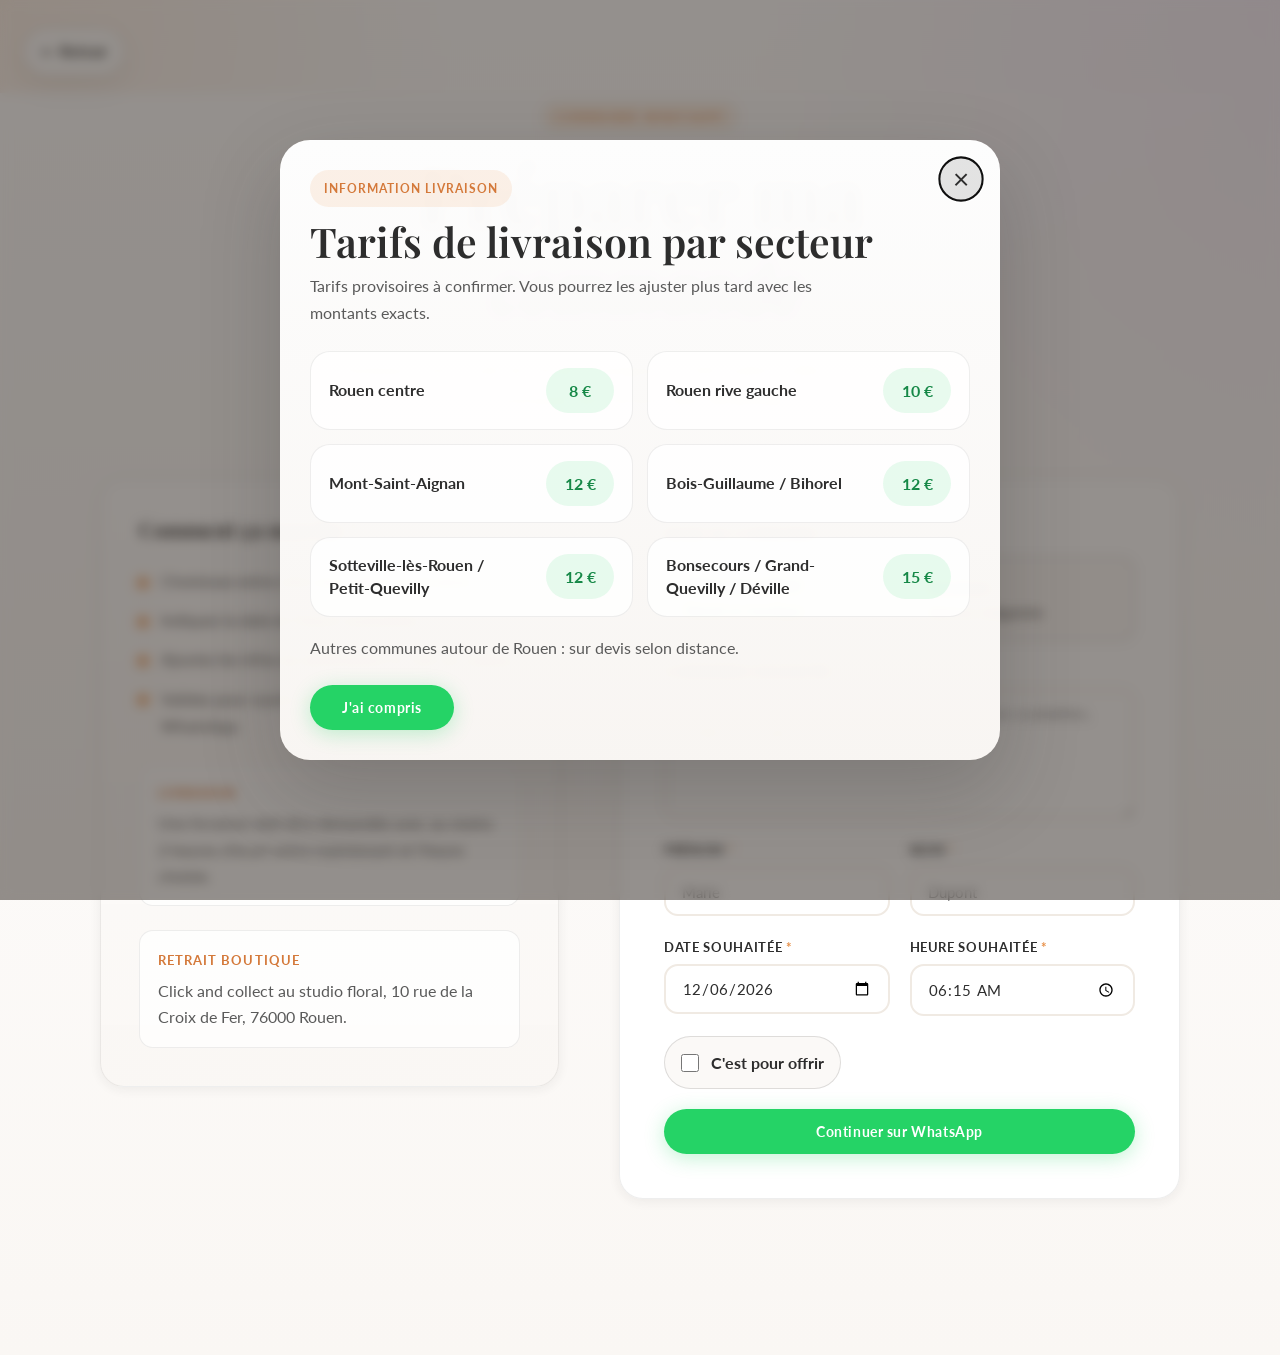
==== commande.html @ c0060c22 "boutique" ====
<!DOCTYPE html>
<html lang="fr">
<head>
  <meta charset="UTF-8">
  <meta name="viewport" content="width=device-width, initial-scale=1.0">
  <title>Commande WhatsApp – Margarida Studio Floral</title>
  <meta name="description" content="Préparez votre commande florale en click and collect ou en livraison puis ouvrez-la directement dans WhatsApp.">
  <meta name="robots" content="noindex, follow">
  <meta name="author" content="Margarida Studio Floral">

  <link rel="icon" type="image/png" href="assets/macaronlogo.png">

  <link rel="preconnect" href="https://fonts.googleapis.com">
  <link rel="preconnect" href="https://fonts.gstatic.com" crossorigin>
  <link href="https://fonts.googleapis.com/css2?family=Germania+One&family=Playfair+Display:ital,wght@0,400;0,600;0,700;1,400;1,600&family=Lato:wght@300;400;700&display=swap" rel="stylesheet">

  <link rel="stylesheet" href="style.css">
</head>
<body class="order-page">

  <div class="delivery-popup" id="deliveryPopup" role="dialog" aria-modal="true" aria-labelledby="deliveryPopupTitle" aria-describedby="deliveryPopupDesc" hidden>
    <div class="delivery-popup__backdrop" data-popup-close="true"></div>
    <div class="delivery-popup__dialog">
      <button type="button" class="delivery-popup__close" id="deliveryPopupClose" aria-label="Fermer la fenêtre des tarifs de livraison">×</button>

      <div class="delivery-popup__tag">Information livraison</div>
      <h2 class="delivery-popup__title" id="deliveryPopupTitle">Tarifs de livraison par secteur</h2>
      <p class="delivery-popup__desc" id="deliveryPopupDesc">Tarifs provisoires à confirmer. Vous pourrez les ajuster plus tard avec les montants exacts.</p>

      <div class="delivery-popup__grid" role="list" aria-label="Tarifs de livraison">
        <div class="delivery-popup__item" role="listitem">
          <strong>Rouen centre</strong>
          <span>8 €</span>
        </div>
        <div class="delivery-popup__item" role="listitem">
          <strong>Rouen rive gauche</strong>
          <span>10 €</span>
        </div>
        <div class="delivery-popup__item" role="listitem">
          <strong>Mont-Saint-Aignan</strong>
          <span>12 €</span>
        </div>
        <div class="delivery-popup__item" role="listitem">
          <strong>Bois-Guillaume / Bihorel</strong>
          <span>12 €</span>
        </div>
        <div class="delivery-popup__item" role="listitem">
          <strong>Sotteville-lès-Rouen / Petit-Quevilly</strong>
          <span>12 €</span>
        </div>
        <div class="delivery-popup__item" role="listitem">
          <strong>Bonsecours / Grand-Quevilly / Déville</strong>
          <span>15 €</span>
        </div>
      </div>

      <p class="delivery-popup__note">Autres communes autour de Rouen : sur devis selon distance.</p>

      <button type="button" class="btn btn-whatsapp delivery-popup__action" id="deliveryPopupAction">J'ai compris</button>
    </div>
  </div>

  <main class="order-page-shell">
    <a href="index.html" class="order-page-back" aria-label="Retour au site vitrine">← Retour</a>

    <section class="order section order-page-section" id="commande" aria-label="Préparer une commande">
      <div class="container">
        <div class="section-header fade-in">
          <div class="section-tag">Commande WhatsApp</div>
          <h1 class="section-title">Préparer ma <em>commande</em></h1>
          <p class="section-subtitle">Choisissez votre mode de retrait, renseignez les informations utiles et ouvrez votre commande directement dans WhatsApp.</p>
        </div>

        <div class="order-grid">

          <div class="order-info slide-left">
            <div class="order-info-card">
              <h3>Comment ça marche ?</h3>
              <ul class="order-steps" role="list">
                <li>Choisissez entre click and collect et livraison.</li>
                <li>Indiquez la date et l'heure souhaitées.</li>
                <li>Ajoutez les infos du destinataire si c'est un cadeau.</li>
                <li>Validez pour ouvrir votre demande dans WhatsApp.</li>
              </ul>

              <div class="order-note">
                <strong>Livraison</strong>
                <p>Une livraison doit être demandée avec au moins 2 heures d'écart entre maintenant et l'heure choisie.</p>
              </div>

              <div class="order-note">
                <strong>Retrait boutique</strong>
                <p>Click and collect au studio floral, 10 rue de la Croix de Fer, 76000 Rouen.</p>
              </div>
            </div>
          </div>

          <div class="order-form-wrap slide-right">
            <form class="contact-form order-form" id="orderForm" novalidate aria-label="Formulaire de commande WhatsApp">
              <fieldset class="order-mode">
                <legend>Mode de commande <span class="required" aria-label="champ obligatoire">*</span></legend>
                <div class="order-mode-grid">
                  <label class="order-mode-option">
                    <input type="radio" name="fulfillment" value="collect" checked>
                    <span class="order-mode-copy">
                      <strong>Click and collect</strong>
                      <small>Retrait en boutique</small>
                    </span>
                  </label>

                  <label class="order-mode-option">
                    <input type="radio" name="fulfillment" value="delivery">
                    <span class="order-mode-copy">
                      <strong>Livraison</strong>
                      <small>Adresse obligatoire</small>
                    </span>
                  </label>
                </div>
              </fieldset>

              <div class="form-group">
                <label for="orderDetails">Commande souhaitée <span class="required" aria-label="champ obligatoire">*</span></label>
                <textarea id="orderDetails" name="orderDetails" rows="4" placeholder="Bouquet vitrine, composition sur mesure, couleurs souhaitées, budget, message à joindre..." required aria-required="true" aria-describedby="orderDetailsError"></textarea>
                <span class="form-error" id="orderDetailsError" role="alert" aria-live="polite">Veuillez préciser votre commande</span>
              </div>

              <div class="form-row">
                <div class="form-group">
                  <label for="orderFirstname">Prénom <span class="required" aria-label="champ obligatoire">*</span></label>
                  <input type="text" id="orderFirstname" name="orderFirstname" placeholder="Marie" autocomplete="given-name" required aria-required="true" aria-describedby="orderFirstnameError">
                  <span class="form-error" id="orderFirstnameError" role="alert" aria-live="polite">Veuillez entrer le prénom du client</span>
                </div>

                <div class="form-group">
                  <label for="orderLastname">Nom <span class="required" aria-label="champ obligatoire">*</span></label>
                  <input type="text" id="orderLastname" name="orderLastname" placeholder="Dupont" autocomplete="family-name" required aria-required="true" aria-describedby="orderLastnameError">
                  <span class="form-error" id="orderLastnameError" role="alert" aria-live="polite">Veuillez entrer le nom du client</span>
                </div>
              </div>

              <div class="form-group order-conditional" id="deliveryAddressGroup" hidden>
                <label for="deliveryAddress">Adresse de livraison <span class="required" aria-label="champ obligatoire">*</span></label>
                <textarea id="deliveryAddress" name="deliveryAddress" rows="3" placeholder="Numéro, rue, complément, code postal, ville" aria-describedby="deliveryAddressError"></textarea>
                <span class="form-error" id="deliveryAddressError" role="alert" aria-live="polite">Veuillez entrer l'adresse de livraison</span>
              </div>

              <div class="form-row">
                <div class="form-group">
                  <label for="orderDate">Date souhaitée <span class="required" aria-label="champ obligatoire">*</span></label>
                  <input type="date" id="orderDate" name="orderDate" required aria-required="true" aria-describedby="orderDateError">
                  <span class="form-error" id="orderDateError" role="alert" aria-live="polite">Veuillez choisir une date</span>
                </div>

                <div class="form-group">
                  <label for="orderTime">Heure souhaitée <span class="required" aria-label="champ obligatoire">*</span></label>
                  <input type="time" id="orderTime" name="orderTime" required aria-required="true" aria-describedby="orderTimeError">
                  <span class="form-error" id="orderTimeError" role="alert" aria-live="polite">Veuillez choisir une heure</span>
                </div>
              </div>

              <label class="order-gift-toggle" for="isGift">
                <input type="checkbox" id="isGift" name="isGift">
                <span>C'est pour offrir</span>
              </label>

              <div class="order-conditional order-recipient" id="recipientFields" hidden>
                <div class="form-row">
                  <div class="form-group">
                    <label for="recipientFirstname">Prénom du destinataire <span class="required" aria-label="champ obligatoire">*</span></label>
                    <input type="text" id="recipientFirstname" name="recipientFirstname" placeholder="Camille" aria-describedby="recipientFirstnameError">
                    <span class="form-error" id="recipientFirstnameError" role="alert" aria-live="polite">Veuillez entrer le prénom du destinataire</span>
                  </div>

                  <div class="form-group">
                    <label for="recipientLastname">Nom du destinataire <span class="required" aria-label="champ obligatoire">*</span></label>
                    <input type="text" id="recipientLastname" name="recipientLastname" placeholder="Martin" aria-describedby="recipientLastnameError">
                    <span class="form-error" id="recipientLastnameError" role="alert" aria-live="polite">Veuillez entrer le nom du destinataire</span>
                  </div>
                </div>

                <div class="form-group">
                  <label for="recipientPhone">Téléphone du destinataire <span class="required" aria-label="champ obligatoire">*</span></label>
                  <input type="tel" id="recipientPhone" name="recipientPhone" placeholder="06 12 34 56 78" autocomplete="tel" aria-describedby="recipientPhoneError">
                  <span class="form-error" id="recipientPhoneError" role="alert" aria-live="polite">Veuillez entrer un numéro valide pour le destinataire</span>
                </div>
              </div>

              <button type="submit" class="btn btn-whatsapp btn-full" id="orderSubmitBtn">
                <span class="btn-text">Continuer sur WhatsApp</span>
              </button>

              <div class="form-success" id="orderSuccess" hidden role="alert" aria-live="polite">
                <svg viewBox="0 0 24 24" fill="none" stroke="currentColor" stroke-width="2" aria-hidden="true">
                  <circle cx="12" cy="12" r="10"/>
                  <path d="M8.5 12.5l2.5 2.5 4.5-5"/>
                </svg>
                <p>WhatsApp s'est ouvert avec votre commande. Vérifiez l'application ou WhatsApp Web si rien ne s'affiche.</p>
              </div>
            </form>
          </div>

        </div>
      </div>
    </section>
  </main>

  <script src="script.js"></script>
</body>
</html>
---- style.css ----
/* ============================================================
   MARGARIDA STUDIO FLORAL — style.css
   Palette : Orange #E8914A · Lilas #D4A0E8 · Crème #FAF7F4 · Texte #2D2D2D
   Fonts   : Playfair Display (titres) · Lato (corps)
============================================================ */

/* ===== VARIABLES ===== */
:root {
  --orange:        #E8914A;
  --orange-dk:     #D4793A;
  --orange-lt:     #F5D3B8;
  --rose:          #D4A0E8;
  --rose-dk:       #B87ED4;
  --creme:         #FAF7F4;
  --creme-dk:      #F0EAE3;
  --text:          #2D2D2D;
  --text-md:       #5A5A5A;
  --text-lt:       #8C8C8C;
  --dark:          #2A2320;
  --white:         #FFFFFF;

  --font-h:        'Playfair Display', Georgia, 'Times New Roman', serif;
  --font-b:        'Lato', system-ui, -apple-system, sans-serif;
  --font-accent:   'Germania One', var(--font-h);

  --radius-sm:     8px;
  --radius:        14px;
  --radius-lg:     24px;
  --radius-xl:     40px;

  --shadow-sm:     0 2px 12px rgba(45, 45, 45, 0.07);
  --shadow:        0 6px 28px rgba(45, 45, 45, 0.10);
  --shadow-lg:     0 12px 50px rgba(45, 45, 45, 0.14);

  --transition:    0.3s ease;
  --transition-lg: 0.5s cubic-bezier(0.25, 0.46, 0.45, 0.94);

  --nav-h:         72px;
  --container:     1200px;
  --section-y:     100px;
}


/* ===== RESET & BASE ===== */
*, *::before, *::after { box-sizing: border-box; margin: 0; padding: 0; }

html {
  scroll-behavior: smooth;
  font-size: 16px;
  -webkit-text-size-adjust: 100%;
}

body {
  font-family: var(--font-b);
  color: var(--text);
  background: var(--creme);
  line-height: 1.7;
  overflow-x: hidden;
}

img, svg { display: block; max-width: 100%; }
ul { list-style: none; }
a { text-decoration: none; color: inherit; }
button { font-family: inherit; cursor: pointer; border: none; background: none; }
address { font-style: normal; }

.sr-only {
  position: absolute;
  width: 1px;
  height: 1px;
  padding: 0;
  margin: -1px;
  overflow: hidden;
  clip: rect(0, 0, 0, 0);
  white-space: nowrap;
  border: 0;
}

::selection {
  background: var(--rose);
  color: var(--text);
}

/* Scrollbar */
::-webkit-scrollbar { width: 6px; }
::-webkit-scrollbar-track { background: var(--creme-dk); }
::-webkit-scrollbar-thumb { background: var(--rose); border-radius: 3px; }
::-webkit-scrollbar-thumb:hover { background: var(--rose-dk); }


/* ===== LAYOUT ===== */
.container {
  width: 100%;
  max-width: var(--container);
  margin-inline: auto;
  padding-inline: clamp(20px, 5vw, 60px);
}

.section {
  padding-block: var(--section-y);
}


/* ===== TYPOGRAPHY ===== */
h1, h2, h3, h4 {
  font-family: var(--font-h);
  line-height: 1.2;
  color: var(--text);
}

h1 { font-size: clamp(2.6rem, 6vw, 4.8rem); font-weight: 700; }
h2 { font-size: clamp(2rem, 4vw, 3rem); font-weight: 600; }
h3 { font-size: clamp(1.25rem, 2.5vw, 1.6rem); font-weight: 600; }

em { font-style: italic; color: var(--orange); }

p {
  font-size: 1rem;
  color: var(--text-md);
  line-height: 1.75;
}

.section-tag {
  display: inline-block;
  font-family: var(--font-b);
  font-size: 0.7rem;
  font-weight: 700;
  letter-spacing: 0.2em;
  text-transform: uppercase;
  color: var(--orange);
  background: rgba(232, 145, 74, 0.1);
  padding: 6px 14px;
  border-radius: var(--radius-xl);
  margin-bottom: 1rem;
}

.section-header {
  text-align: center;
  max-width: 640px;
  margin-inline: auto;
  margin-bottom: 64px;
}

.section-title {
  margin-bottom: 1rem;
}
.section-title em {
  color: var(--rose-dk);
  font-family: var(--font-accent);
}

.section-subtitle {
  font-size: 1.05rem;
  color: var(--text-lt);
}


/* ===== BUTTONS ===== */
.btn {
  display: inline-flex;
  align-items: center;
  gap: 10px;
  font-family: var(--font-b);
  font-size: 0.9rem;
  font-weight: 700;
  letter-spacing: 0.04em;
  padding: 14px 32px;
  border-radius: var(--radius-xl);
  transition: var(--transition);
  white-space: nowrap;
}

.btn-primary {
  background: var(--orange);
  color: var(--white);
  box-shadow: 0 4px 20px rgba(232, 145, 74, 0.35);
}
.btn-primary:hover, .btn-primary:focus-visible {
  background: var(--orange-dk);
  transform: translateY(-2px);
  box-shadow: 0 8px 30px rgba(232, 145, 74, 0.45);
}

.btn-ghost {
  background: rgba(255,255,255,0.15);
  color: var(--text);
  border: 2px solid rgba(45, 45, 45, 0.15);
  backdrop-filter: blur(8px);
}
.btn-ghost:hover, .btn-ghost:focus-visible {
  background: rgba(255,255,255,0.3);
  border-color: var(--rose);
  color: var(--rose-dk);
  transform: translateY(-2px);
}

.btn-outline {
  background: transparent;
  color: var(--text);
  border: 2px solid var(--text);
  gap: 8px;
}
.btn-outline:hover, .btn-outline:focus-visible {
  background: var(--text);
  color: var(--white);
  transform: translateY(-2px);
}
.btn-outline svg { width: 18px; height: 18px; }

.btn-whatsapp {
  background: #25d366;
  color: var(--white);
  box-shadow: 0 4px 20px rgba(37, 211, 102, 0.28);
}
.btn-whatsapp:hover, .btn-whatsapp:focus-visible {
  background: #1ea952;
  transform: translateY(-2px);
  box-shadow: 0 8px 28px rgba(37, 211, 102, 0.34);
}
.btn-whatsapp svg {
  width: 20px;
  height: 20px;
}

.btn-full { width: 100%; justify-content: center; }

.btn-sm {
  font-size: 0.8rem;
  padding: 9px 20px;
}

.btn:focus-visible {
  outline: 3px solid var(--orange);
  outline-offset: 3px;
}


/* ===== SCROLL ANIMATIONS ===== */
.fade-in,
.slide-up,
.slide-left,
.slide-right {
  opacity: 0;
  transition: opacity 0.7s ease, transform 0.7s ease;
  transition-delay: var(--delay, 0s);
}

.fade-in            { transform: translateY(10px); }
.slide-up           { transform: translateY(48px); }
.slide-left         { transform: translateX(-48px); }
.slide-right        { transform: translateX(48px); }

.fade-in.visible,
.slide-up.visible,
.slide-left.visible,
.slide-right.visible {
  opacity: 1;
  transform: translate(0);
}


/* ===== IMAGE PLACEHOLDERS ===== */
.img-placeholder {
  width: 100%;
  height: 100%;
  display: flex;
  flex-direction: column;
  align-items: center;
  justify-content: center;
  gap: 12px;
  background: linear-gradient(135deg, var(--creme-dk), var(--orange-lt));
}
.img-placeholder svg { width: 60%; max-width: 200px; opacity: 0.8; }
.img-placeholder span {
  font-size: 0.78rem;
  font-weight: 700;
  letter-spacing: 0.08em;
  text-transform: uppercase;
  color: var(--text-lt);
}


/* ============================================================
   NAVBAR
============================================================ */
.navbar {
  position: fixed;
  top: 0; left: 0; right: 0;
  z-index: 1000;
  height: var(--nav-h);
  background: rgba(250, 247, 244, 0.9);
  backdrop-filter: blur(16px);
  -webkit-backdrop-filter: blur(16px);
  border-bottom: 1px solid transparent;
  transition: border-color var(--transition), box-shadow var(--transition), background var(--transition);
}

.navbar.scrolled {
  background: rgba(250, 247, 244, 0.97);
  border-color: rgba(232, 145, 74, 0.15);
  box-shadow: var(--shadow-sm);
}

.nav-container {
  display: flex;
  align-items: center;
  justify-content: space-between;
  height: 100%;
  max-width: var(--container);
  margin-inline: auto;
  padding-inline: clamp(20px, 5vw, 60px);
}

.nav-logo {
  display: flex;
  align-items: center;
  gap: 10px;
}

.nav-logo-icon {
  width: 38px;
  height: 38px;
  flex-shrink: 0;
  object-fit: contain;
  transition: transform var(--transition);
}
.nav-logo:hover .nav-logo-icon { transform: rotate(12deg) scale(1.05); }

.nav-logo-text {
  font-family: var(--font-h);
  font-size: 1.15rem;
  font-weight: 600;
  color: var(--text);
  letter-spacing: 0.01em;
}

.nav-links {
  display: flex;
  align-items: center;
  gap: 36px;
}

.nav-link {
  font-size: 0.88rem;
  font-weight: 700;
  letter-spacing: 0.04em;
  color: var(--text-md);
  position: relative;
  padding-bottom: 2px;
  transition: color var(--transition);
}

.nav-link::after {
  content: '';
  position: absolute;
  bottom: -2px; left: 0;
  width: 0; height: 2px;
  background: var(--orange);
  border-radius: 2px;
  transition: width var(--transition);
}
.nav-link:hover, .nav-link:focus-visible { color: var(--orange); }
.nav-link:hover::after, .nav-link:focus-visible::after { width: 100%; }

.nav-cta {
  background: var(--orange);
  color: var(--white) !important;
  padding: 10px 22px;
  border-radius: var(--radius-xl);
  font-weight: 700;
  transition: background var(--transition), transform var(--transition), box-shadow var(--transition) !important;
  box-shadow: 0 3px 15px rgba(232, 145, 74, 0.3);
}
.nav-cta::after { display: none; }
.nav-cta:hover, .nav-cta:focus-visible {
  background: var(--orange-dk) !important;
  transform: translateY(-2px);
  box-shadow: 0 6px 22px rgba(232, 145, 74, 0.4);
}

/* Hamburger */
.hamburger {
  display: none;
  flex-direction: column;
  justify-content: center;
  gap: 5px;
  width: 40px;
  height: 40px;
  padding: 8px;
  border-radius: var(--radius-sm);
  transition: background var(--transition);
  z-index: 1100;
  position: relative;
}
.hamburger:hover { background: rgba(232, 145, 74, 0.08); }

.hamburger-line {
  display: block;
  width: 24px;
  height: 2px;
  background: var(--text);
  border-radius: 2px;
  transform-origin: center;
  transition: transform var(--transition), opacity var(--transition);
}

.hamburger.active .hamburger-line:nth-child(1) { transform: translateY(7px) rotate(45deg); }
.hamburger.active .hamburger-line:nth-child(2) { opacity: 0; transform: scaleX(0); }
.hamburger.active .hamburger-line:nth-child(3) { transform: translateY(-7px) rotate(-45deg); }

/* Overlay mobile */
.nav-overlay {
  display: none;
  position: fixed;
  inset: 0;
  background: rgba(45, 45, 45, 0.45);
  backdrop-filter: blur(3px);
  z-index: 900;
  opacity: 0;
  transition: opacity var(--transition);
}
.nav-overlay.active { opacity: 1; }


/* ============================================================
   HERO
============================================================ */
.hero {
  position: relative;
  min-height: 100vh;
  min-height: 100dvh;
  display: flex;
  align-items: center;
  justify-content: center;
  /*background: linear-gradient(180deg, #fdfaf6 0%, #f7efe7 100%);*/
  background: var(--creme);
  overflow: hidden;
  padding: calc(var(--nav-h) + 32px) 24px 88px;
}

.hero::before,
.hero::after {
  content: none;
  display: none;
}

.hero::before {
  display: none;
}

.hero::after {
  display: none;
}

/* Grande fleur déco (droite) */
.hero-deco {
  display: none !important;
}

/* Petite fleur déco (bas-gauche) */
.hero-deco-sm {
  display: none !important;
}

.hero-content {
  position: relative;
  top: 0;
  z-index: 1;
  text-align: center;
  width: 100%;
  max-width: 760px;
  margin-inline: auto;
}

.hero-tag {
  display: inline-block;
  font-size: 0.74rem;
  font-weight: 700;
  letter-spacing: 0.18em;
  text-transform: uppercase;
  color: var(--orange-dk);
  background: rgba(232, 145, 74, 0.08);
  border: 1px solid rgba(232, 145, 74, 0.14);
  box-shadow: none;
  padding: 10px 18px;
  border-radius: var(--radius-xl);
  margin-bottom: 1.5rem;
}

.hero-logo-shell {
  width: min(100%, 460px);
  margin: 0 auto 1.75rem;
  padding: 0;
  background: none;
}

.hero-logo-shell::before,
.hero-logo-shell::after {
  content: none;
}

.hero-logo {
  width: 100%;
  margin-inline: auto;
  object-fit: contain;
  filter: none;
}

.hero-title {
  font-size: clamp(3rem, 8vw, 5.8rem);
  font-weight: 700;
  letter-spacing: -0.02em;
  color: var(--text);
  margin-bottom: 1.2rem;
  line-height: 1.1;
}
.hero-title em {
  color: var(--rose-dk);
  font-family: var(--font-accent);
}

.hero-subtitle {
  max-width: 680px;
  margin: 0 auto 2.25rem;
  font-size: clamp(1.05rem, 2vw, 1.22rem);
  color: var(--text-md);
  font-weight: 400;
  letter-spacing: 0;
  line-height: 1.7;
}

.hero-actions {
  display: flex;
  gap: 14px;
  justify-content: center;
  flex-wrap: wrap;
}

/* Scroll indicator */
.hero-scroll {
  position: absolute;
  bottom: 36px;
  left: 50%;
  transform: translateX(-50%);
  color: var(--text-lt);
  width: 38px;
  height: 38px;
  display: flex;
  align-items: center;
  justify-content: center;
  border-radius: 50%;
  border: 1.5px solid rgba(45,45,45,0.15);
  animation: scrollBob 2.2s ease-in-out infinite;
  transition: color var(--transition), border-color var(--transition);
}
.hero-scroll:hover { color: var(--orange); border-color: var(--orange); }
.hero-scroll svg { width: 18px; height: 18px; }

@keyframes scrollBob {
  0%, 100% { transform: translateX(-50%) translateY(0); }
  50%       { transform: translateX(-50%) translateY(6px); }
}


/* ============================================================
   ABOUT
============================================================ */
.about {
  background: var(--white);
}

.about-grid {
  display: grid;
  grid-template-columns: 1fr 1.1fr;
  gap: 80px;
  align-items: center;
}

/* Image frame */
.about-visual {
  position: relative;
}

.about-frame {
  position: relative;
}

.about-img-wrap {
  position: relative;
  z-index: 1;
  border-radius: var(--radius-lg);
  overflow: hidden;
  aspect-ratio: 4 / 5;
  box-shadow: var(--shadow-lg);
}
.about-img-wrap img {
  width: 100%;
  height: 100%;
  object-fit: cover;
}
.about-img-wrap .img-placeholder {
  background: linear-gradient(160deg, var(--creme-dk) 0%, var(--orange-lt) 60%, var(--rose) 100%);
}

.about-frame-accent {
  position: absolute;
  bottom: -18px;
  right: -18px;
  width: 60%;
  height: 60%;
  border: 3px solid var(--rose);
  border-radius: var(--radius-lg);
  z-index: 0;
}

/* Text */
.about-text {
  display: flex;
  flex-direction: column;
  gap: 0;
}
.about-text .section-tag { margin-bottom: 0.6rem; }
.about-text .section-title { margin-bottom: 1.5rem; }

.about-quote {
  font-family: var(--font-h);
  font-style: italic;
  font-size: 1.2rem;
  color: var(--orange);
  border-left: 3px solid var(--orange);
  padding-left: 20px;
  margin: 0 0 1.5rem;
  line-height: 1.5;
}

.about-text p { margin-bottom: 1rem; }
.about-text p:last-of-type { margin-bottom: 0; }

/* Stats */
.about-stats {
  display: flex;
  gap: 40px;
  margin-top: 2.5rem;
  padding-top: 2rem;
  border-top: 1px solid var(--creme-dk);
}

.stat { display: flex; flex-direction: column; gap: 4px; }

.stat-number {
  font-family: var(--font-h);
  font-size: 2rem;
  font-weight: 700;
  color: var(--rose-dk);
  line-height: 1;
}

.stat-label {
  font-size: 0.78rem;
  font-weight: 700;
  letter-spacing: 0.06em;
  text-transform: uppercase;
  color: var(--text-lt);
}


/* ============================================================
   BOUTIQUE EN LIGNE
============================================================ */
.boutique-online {
  background: var(--creme);
}

.boutique-grid {
  display: grid;
  grid-template-columns: 1fr 1.1fr;
  gap: 80px;
  align-items: center;
}

.boutique-visual {
  position: relative;
}

.boutique-img-wrap {
  border-radius: var(--radius-lg);
  overflow: hidden;
  aspect-ratio: 4 / 3;
  box-shadow: var(--shadow-lg);
}

.boutique-img-wrap img {
  width: 100%;
  height: 100%;
  object-fit: cover;
}

.boutique-content {
  display: flex;
  flex-direction: column;
}

.boutique-content .section-tag { margin-bottom: 0.6rem; }
.boutique-content .section-title { margin-bottom: 1.5rem; }
.boutique-content p { margin-bottom: 0; }

.boutique-pills {
  display: flex;
  flex-wrap: wrap;
  gap: 8px;
  margin-top: 1.5rem;
  margin-bottom: 2rem;
}

.boutique-pill {
  display: inline-block;
  font-family: var(--font-b);
  font-size: 0.75rem;
  letter-spacing: 0.04em;
  color: var(--text);
  background: var(--white);
  border: 1px solid rgba(45, 45, 45, 0.2);
  border-radius: 100px;
  padding: 5px 14px;
}

.boutique-actions {
  display: flex;
  gap: 16px;
  flex-wrap: wrap;
  align-items: center;
}


/* ============================================================
   COMMANDE
============================================================ */
.order {
  background:
    radial-gradient(circle at top right, rgba(212, 160, 232, 0.12), transparent 28%),
    linear-gradient(180deg, #fff 0%, var(--creme) 100%);
}

.order-grid {
  display: grid;
  grid-template-columns: 0.9fr 1.1fr;
  gap: 60px;
  align-items: start;
}

.order-info-card,
.order-form-wrap {
  border-radius: var(--radius-lg);
  box-shadow: var(--shadow-sm);
}

.order-info-card {
  background: linear-gradient(180deg, rgba(255,255,255,0.96) 0%, rgba(250,247,244,0.98) 100%);
  border: 1px solid rgba(45, 45, 45, 0.08);
  padding: 38px;
  display: flex;
  flex-direction: column;
  gap: 24px;
}

.order-info-card h3 {
  font-size: 1.35rem;
  margin: 0;
}

.order-steps {
  display: grid;
  gap: 12px;
  margin: 0;
  padding: 0;
  list-style: none;
}

.order-steps li {
  position: relative;
  padding-left: 22px;
  color: var(--text-md);
  line-height: 1.7;
}

.order-steps li::before {
  content: '';
  position: absolute;
  top: 0.72em;
  left: 0;
  width: 8px;
  height: 8px;
  border-radius: 50%;
  background: var(--orange);
  box-shadow: 0 0 0 6px rgba(232, 145, 74, 0.14);
}

.order-note {
  background: rgba(255,255,255,0.72);
  border: 1px solid rgba(45, 45, 45, 0.08);
  border-radius: var(--radius);
  padding: 18px 18px 16px;
}

.order-note strong {
  display: block;
  margin-bottom: 6px;
  font-size: 0.82rem;
  letter-spacing: 0.08em;
  text-transform: uppercase;
  color: var(--orange-dk);
}

.order-note p {
  margin: 0;
  color: var(--text-md);
  line-height: 1.65;
}

.order-form-wrap {
  background: rgba(255,255,255,0.92);
  border: 1px solid rgba(45, 45, 45, 0.08);
  padding: 44px;
}

.order-mode {
  border: 0;
  padding: 0;
  margin: 0;
}

.order-mode legend {
  font-size: 0.82rem;
  font-weight: 700;
  letter-spacing: 0.05em;
  text-transform: uppercase;
  color: var(--text);
  margin-bottom: 12px;
}

.order-mode-grid {
  display: grid;
  grid-template-columns: 1fr 1fr;
  gap: 14px;
}

.order-mode-option {
  display: block;
  position: relative;
}

.order-mode-option input {
  position: absolute;
  opacity: 0;
  pointer-events: none;
}

.order-mode-copy {
  display: flex;
  flex-direction: column;
  gap: 6px;
  min-height: 100%;
  padding: 18px 18px 16px;
  border-radius: var(--radius);
  border: 2px solid rgba(45, 45, 45, 0.12);
  background: rgba(250,247,244,0.65);
  cursor: pointer;
  transition: border-color var(--transition), background var(--transition), box-shadow var(--transition), transform var(--transition);
}

.order-mode-copy strong {
  font-size: 1rem;
  line-height: 1.2;
  color: var(--text);
}

.order-mode-copy small {
  font-size: 0.85rem;
  line-height: 1.5;
  color: var(--text-md);
}

.order-mode-option input:checked + .order-mode-copy {
  border-color: rgba(37, 211, 102, 0.6);
  background: rgba(37, 211, 102, 0.08);
  box-shadow: 0 12px 28px rgba(37, 211, 102, 0.12);
  transform: translateY(-2px);
}

.order-mode-option input:focus-visible + .order-mode-copy {
  outline: 3px solid rgba(37, 211, 102, 0.18);
  outline-offset: 2px;
}

.order-conditional[hidden] {
  display: none !important;
}

.order-gift-toggle {
  display: inline-flex;
  align-items: center;
  gap: 12px;
  width: fit-content;
  padding: 12px 16px;
  border-radius: 999px;
  border: 1px solid rgba(45, 45, 45, 0.14);
  background: rgba(250,247,244,0.75);
  font-weight: 700;
  cursor: pointer;
}

.order-gift-toggle input {
  width: 18px;
  height: 18px;
  accent-color: #25d366;
  cursor: pointer;
}

.order-gift-toggle span {
  color: var(--text);
}

.order-page {
  min-height: 100vh;
  background:
    radial-gradient(circle at top left, rgba(232, 145, 74, 0.12), transparent 24%),
    radial-gradient(circle at top right, rgba(212, 160, 232, 0.14), transparent 28%),
    linear-gradient(180deg, #fff 0%, var(--creme) 100%);
}

body.modal-open {
  overflow: hidden;
}

.order-page-shell {
  padding: 28px 0 56px;
}

.order-page-back {
  position: sticky;
  top: 18px;
  left: 0;
  z-index: 20;
  display: inline-flex;
  align-items: center;
  gap: 8px;
  margin: 0 0 18px 24px;
  padding: 10px 16px;
  border-radius: 999px;
  border: 1px solid rgba(45, 45, 45, 0.14);
  background: rgba(255,255,255,0.92);
  color: var(--text);
  font-family: var(--font-b);
  font-size: 0.92rem;
  font-weight: 700;
  box-shadow: 0 10px 28px rgba(45, 45, 45, 0.08);
  transition: transform var(--transition), border-color var(--transition), box-shadow var(--transition);
}

.order-page-back:hover,
.order-page-back:focus-visible {
  transform: translateY(-2px);
  border-color: rgba(232, 145, 74, 0.4);
  box-shadow: 0 16px 34px rgba(45, 45, 45, 0.1);
}

.order-page-section {
  padding-top: 8px;
}

.delivery-popup {
  position: fixed;
  inset: 0;
  z-index: 1200;
  display: flex;
  align-items: center;
  justify-content: center;
  padding: 24px;
}

.delivery-popup[hidden] {
  display: none !important;
}

.delivery-popup__backdrop {
  position: absolute;
  inset: 0;
  background: rgba(32, 24, 18, 0.48);
  backdrop-filter: blur(6px);
}

.delivery-popup__dialog {
  position: relative;
  z-index: 1;
  width: min(720px, 100%);
  max-height: min(88vh, 920px);
  overflow: auto;
  padding: 30px;
  border-radius: 30px;
  background: linear-gradient(180deg, rgba(255,255,255,0.98) 0%, rgba(250,247,244,0.98) 100%);
  box-shadow: 0 30px 80px rgba(45, 45, 45, 0.22);
}

.delivery-popup__close {
  position: absolute;
  top: 18px;
  right: 18px;
  width: 42px;
  height: 42px;
  border: 0;
  border-radius: 999px;
  background: rgba(45, 45, 45, 0.07);
  color: var(--text);
  font-size: 1.7rem;
  line-height: 1;
  cursor: pointer;
  transition: background var(--transition), transform var(--transition);
}

.delivery-popup__close:hover,
.delivery-popup__close:focus-visible {
  background: rgba(45, 45, 45, 0.12);
  transform: scale(1.03);
}

.delivery-popup__tag {
  display: inline-flex;
  margin-bottom: 14px;
  padding: 8px 14px;
  border-radius: 999px;
  background: rgba(232, 145, 74, 0.12);
  color: var(--orange-dk);
  font-size: 0.78rem;
  font-weight: 700;
  letter-spacing: 0.08em;
  text-transform: uppercase;
}

.delivery-popup__title {
  margin: 0 0 10px;
  font-size: clamp(2rem, 3.2vw, 2.8rem);
  line-height: 1;
}

.delivery-popup__desc {
  margin: 0 0 24px;
  max-width: 56ch;
  color: var(--text-md);
  line-height: 1.7;
}

.delivery-popup__grid {
  display: grid;
  grid-template-columns: repeat(2, minmax(0, 1fr));
  gap: 14px;
}

.delivery-popup__item {
  display: flex;
  align-items: center;
  justify-content: space-between;
  gap: 18px;
  padding: 16px 18px;
  border-radius: 20px;
  border: 1px solid rgba(45, 45, 45, 0.08);
  background: rgba(255,255,255,0.78);
}

.delivery-popup__item strong {
  font-size: 0.98rem;
  line-height: 1.45;
  color: var(--text);
}

.delivery-popup__item span {
  flex-shrink: 0;
  min-width: 68px;
  padding: 9px 12px;
  border-radius: 999px;
  background: rgba(37, 211, 102, 0.1);
  color: #168847;
  font-weight: 700;
  text-align: center;
}

.delivery-popup__note {
  margin: 18px 0 0;
  color: var(--text-md);
  line-height: 1.65;
}

.delivery-popup__action {
  margin-top: 24px;
}


/* ============================================================
   SERVICES
============================================================ */
.services {
  background: linear-gradient(180deg, var(--creme) 0%, #fff 100%);
}

.services-grid {
  display: grid;
  grid-template-columns: repeat(12, minmax(0, 1fr));
  gap: 24px;
  align-items: stretch;
}

.service-card {
  position: relative;
  grid-column: span 4;
  background: var(--white);
  border-radius: 28px;
  overflow: hidden;
  box-shadow: var(--shadow-sm);
  border: 1px solid rgba(45, 45, 45, 0.08);
  display: flex;
  flex-direction: column;
  min-height: 100%;
  transition: transform var(--transition), box-shadow var(--transition), border-color var(--transition);
}

.service-card:hover {
  transform: translateY(-6px);
  box-shadow: var(--shadow);
  border-color: rgba(232, 145, 74, 0.28);
}

.service-card--featured {
  grid-column: span 8;
  background: linear-gradient(180deg, #fff 0%, rgba(250, 247, 244, 0.92) 100%);
  border-color: rgba(212, 160, 232, 0.3);
}
.service-card--featured:hover { border-color: rgba(184, 126, 212, 0.45); }

.service-badge {
  position: absolute;
  top: 18px;
  left: 18px;
  z-index: 1;
  background: rgba(250, 247, 244, 0.94);
  color: var(--orange-dk);
  font-size: 0.7rem;
  font-weight: 700;
  letter-spacing: 0.1em;
  text-transform: uppercase;
  padding: 6px 14px;
  border-radius: var(--radius-xl);
  box-shadow: 0 8px 20px rgba(45, 45, 45, 0.08);
}

.service-icon {
  display: none;
}

.service-media {
  aspect-ratio: 4 / 3;
  overflow: hidden;
  background: var(--creme-dk);
}

.service-card--featured .service-media {
  aspect-ratio: 16 / 9;
}

.service-media img {
  width: 100%;
  height: 100%;
  object-fit: cover;
  transition: transform 0.7s ease;
}

.service-card:hover .service-media img {
  transform: scale(1.04);
}

.service-card > :not(.service-media):not(.service-badge):not(.service-icon) {
  padding-inline: 28px;
}

.service-card h3 {
  padding-top: 24px;
  font-size: 1.34rem;
  margin-bottom: 0.75rem;
  color: var(--text);
}

.service-card > p {
  font-size: 0.95rem;
  color: var(--text-md);
  margin-bottom: 1.35rem;
  line-height: 1.7;
  flex: 1;
}

.service-card > .service-link {
  padding-bottom: 30px;
}

.service-list {
  display: flex;
  flex-direction: column;
  gap: 7px;
  margin-bottom: 2rem;
}

.service-list li {
  font-size: 0.85rem;
  color: var(--text-md);
  display: flex;
  align-items: center;
  gap: 8px;
}
.service-list li::before {
  content: '';
  display: inline-block;
  width: 6px;
  height: 6px;
  border-radius: 50%;
  background: var(--orange);
  flex-shrink: 0;
}

.service-link {
  display: inline-flex;
  align-items: center;
  gap: 8px;
  font-size: 0.85rem;
  font-weight: 700;
  color: var(--orange);
  letter-spacing: 0.02em;
  transition: color var(--transition), letter-spacing var(--transition);
  margin-top: auto;
}
.service-link:hover { color: var(--orange-dk); letter-spacing: 0.06em; }


/* ============================================================
   PRO TEASER
============================================================ */
.pro-teaser {
  background: linear-gradient(135deg, rgba(232, 145, 74, 0.08) 0%, rgba(242, 196, 206, 0.12) 100%);
  border-top: 1px solid var(--creme-dk);
  border-bottom: 1px solid var(--creme-dk);
  padding-block: 64px;
}

.pro-teaser-inner {
  display: flex;
  align-items: center;
  justify-content: space-between;
  gap: 40px;
  flex-wrap: wrap;
}

.pro-teaser-text {
  flex: 1;
  min-width: 260px;
}

.pro-teaser-text .section-title {
  font-size: clamp(1.5rem, 3vw, 2.2rem);
  margin-bottom: 0.8rem;
}

.pro-teaser-text p {
  font-size: 0.95rem;
  color: var(--text-md);
  max-width: 560px;
  line-height: 1.65;
}

@media (max-width: 768px) {
  .pro-teaser-inner {
    flex-direction: column;
    text-align: center;
  }
  .pro-teaser-text p { margin-inline: auto; }
}


/* ============================================================
   GALLERY
============================================================ */
.gallery {
  background: var(--creme-dk);
  padding-bottom: calc(var(--section-y) + 24px);
}

.gallery .section-header { margin-bottom: 56px; }

.gallery-grid {
  display: grid;
  grid-template-columns: repeat(3, 1fr);
  grid-auto-rows: 260px;
  gap: 10px;
  padding-inline: clamp(10px, 4vw, 50px);
  margin-bottom: 52px;
}

.gallery-item {
  position: relative;
  border-radius: var(--radius);
  overflow: hidden;
  cursor: pointer;
}

.gallery-item--tall { grid-row: span 2; }
.gallery-item--wide { grid-column: span 2; }

.gallery-placeholder {
  width: 100%;
  height: 100%;
  background: linear-gradient(
    var(--angle, 135deg),
    var(--c1) 0%,
    var(--c2) 55%,
    var(--c3) 100%
  );
  transition: transform 0.55s cubic-bezier(0.25, 0.46, 0.45, 0.94);
}
.gallery-item:hover .gallery-placeholder {
  transform: scale(1.07);
}

.gallery-item img {
  width: 100%;
  height: 100%;
  object-fit: cover;
  display: block;
  transition: transform 0.55s cubic-bezier(0.25, 0.46, 0.45, 0.94);
}
.gallery-item:hover img {
  transform: scale(1.07);
}

.gallery-overlay {
  position: absolute;
  inset: 0;
  background: linear-gradient(to top, rgba(42, 35, 32, 0.62) 0%, transparent 55%);
  display: flex;
  align-items: flex-end;
  padding: 18px 20px;
  opacity: 0;
  transition: opacity var(--transition);
}
.gallery-item:hover .gallery-overlay { opacity: 1; }

.gallery-overlay span {
  font-family: var(--font-h);
  font-size: 0.95rem;
  font-style: italic;
  color: var(--white);
  text-shadow: 0 1px 6px rgba(0,0,0,0.4);
}

.gallery-footer {
  display: flex;
  justify-content: center;
  margin-top: 4px;
}
.gallery-footer .btn-outline {
  border-color: rgba(45, 45, 45, 0.3);
}
.gallery-footer .btn-outline:hover {
  background: var(--text);
  color: var(--white);
  border-color: var(--text);
}


/* ============================================================
   CONTACT
============================================================ */
.contact {
  background: var(--white);
}

.contact-grid {
  display: grid;
  grid-template-columns: 1.1fr 0.9fr;
  gap: 60px;
  align-items: start;
}

/* Form */
.contact-form-wrap {
  background: var(--creme);
  border-radius: var(--radius-lg);
  padding: 44px;
  box-shadow: var(--shadow-sm);
}

.contact-form { display: flex; flex-direction: column; gap: 20px; }

.form-row {
  display: grid;
  grid-template-columns: 1fr 1fr;
  gap: 20px;
}

.form-group { display: flex; flex-direction: column; gap: 6px; }

.form-group label {
  font-size: 0.82rem;
  font-weight: 700;
  letter-spacing: 0.05em;
  text-transform: uppercase;
  color: var(--text);
}

.required { color: var(--orange); }

.form-group input,
.form-group select,
.form-group textarea {
  width: 100%;
  font-family: var(--font-b);
  font-size: 0.95rem;
  color: var(--text);
  background: var(--white);
  border: 2px solid var(--creme-dk);
  border-radius: var(--radius);
  padding: 13px 16px;
  outline: none;
  transition: border-color var(--transition), box-shadow var(--transition);
  -webkit-appearance: none;
  appearance: none;
}

.form-group select {
  background-image: url("data:image/svg+xml,%3Csvg xmlns='http://www.w3.org/2000/svg' width='16' height='16' viewBox='0 0 24 24' fill='none' stroke='%238C8C8C' stroke-width='2'%3E%3Cpath d='M6 9l6 6 6-6'/%3E%3C/svg%3E");
  background-repeat: no-repeat;
  background-position: right 14px center;
  padding-right: 40px;
  cursor: pointer;
}

.form-group textarea { resize: vertical; min-height: 130px; }

.form-group input::placeholder,
.form-group textarea::placeholder { color: var(--text-lt); }

.form-group input:focus,
.form-group select:focus,
.form-group textarea:focus {
  border-color: var(--orange);
  box-shadow: 0 0 0 4px rgba(232, 145, 74, 0.12);
}

.form-group input.error,
.form-group select.error,
.form-group textarea.error {
  border-color: #E05252;
  box-shadow: 0 0 0 4px rgba(224, 82, 82, 0.10);
}

.form-error {
  display: none;
  font-size: 0.78rem;
  color: #C0392B;
  font-weight: 700;
}
.form-error.visible { display: block; }

/* Submit */
#submitBtn {
  font-size: 0.95rem;
  padding: 16px 32px;
  position: relative;
}

.contact-whatsapp-note {
  margin: -6px 0 0;
  font-size: 0.9rem;
  line-height: 1.6;
  color: var(--text-md);
}

/* Success */
.form-success {
  display: flex;
  align-items: flex-start;
  gap: 14px;
  background: rgba(107, 168, 90, 0.1);
  border: 2px solid rgba(107, 168, 90, 0.3);
  border-radius: var(--radius);
  padding: 18px 20px;
}
.form-success[hidden] { display: none; }
.form-success svg { width: 24px; height: 24px; color: #4C9A3C; flex-shrink: 0; margin-top: 2px; }
.form-success p { color: #2D6026; font-size: 0.92rem; line-height: 1.6; margin: 0; }

/* Info card */
.contact-info-card {
  background: var(--creme);
  border-radius: var(--radius-lg);
  padding: 40px;
  box-shadow: var(--shadow-sm);
  display: flex;
  flex-direction: column;
  gap: 28px;
}

.contact-info-card h3 {
  font-size: 1.3rem;
  padding-bottom: 20px;
  border-bottom: 2px solid var(--creme-dk);
}

.info-item {
  display: flex;
  gap: 16px;
  align-items: flex-start;
}

.info-icon {
  width: 42px;
  height: 42px;
  flex-shrink: 0;
  background: rgba(232, 145, 74, 0.1);
  border-radius: var(--radius-sm);
  display: flex;
  align-items: center;
  justify-content: center;
}
.info-icon svg {
  width: 20px; height: 20px;
  color: var(--orange);
  stroke: var(--orange);
}

.info-item strong {
  display: block;
  font-size: 0.85rem;
  font-weight: 700;
  letter-spacing: 0.05em;
  text-transform: uppercase;
  color: var(--text);
  margin-bottom: 4px;
}

.info-item p {
  font-size: 0.9rem;
  color: var(--text-md);
  margin: 0;
  line-height: 1.5;
}

.info-link {
  display: inline-block;
  margin-top: 6px;
  font-size: 0.82rem;
  font-weight: 700;
  color: var(--orange);
  transition: color var(--transition);
}
.info-link:hover { color: var(--orange-dk); }

.info-note {
  display: block;
  margin-top: 4px;
  font-size: 0.78rem;
  color: var(--text-lt);
}

/* Map placeholder */
.map-placeholder {
  border-radius: var(--radius);
  overflow: hidden;
  border: 2px dashed var(--creme-dk);
}

.map-inner {
  background: linear-gradient(135deg, var(--creme) 0%, var(--creme-dk) 100%);
  padding: 30px 24px;
  text-align: center;
  display: flex;
  flex-direction: column;
  align-items: center;
  gap: 10px;
}

.map-inner svg { width: 36px; height: 36px; margin-bottom: 4px; }
.map-inner p { font-size: 0.88rem; color: var(--text-md); margin: 0; line-height: 1.4; }


/* ============================================================
   FOOTER
============================================================ */
.footer {
  background: var(--dark);
  color: rgba(250, 247, 244, 0.75);
  position: relative;
}

.footer-wave {
  display: block;
  overflow: hidden;
  line-height: 0;
  margin-top: -2px;
}
.footer-wave svg { display: block; }

.footer-body {
  padding-block: 70px 48px;
}

.footer-grid {
  display: grid;
  grid-template-columns: 1.6fr 1fr 1fr 1.2fr;
  gap: 50px;
}

/* Brand */
.footer-brand {
  display: flex;
  flex-direction: column;
  gap: 16px;
}

.footer-logo {
  display: flex;
  align-items: center;
  gap: 12px;
}
.footer-logo-icon { width: 44px; height: 44px; flex-shrink: 0; object-fit: contain; }
.footer-logo-text {
  font-family: var(--font-h);
  font-size: 1.05rem;
  line-height: 1.3;
  color: var(--creme);
}
.footer-logo-text small {
  display: block;
  font-size: 0.75rem;
  font-family: var(--font-b);
  font-weight: 300;
  letter-spacing: 0.08em;
  text-transform: uppercase;
  color: rgba(250, 247, 244, 0.5);
}

.footer-tagline {
  font-size: 0.88rem;
  line-height: 1.65;
  color: rgba(250, 247, 244, 0.6);
  margin: 0;
}

.footer-ig {
  display: inline-flex;
  align-items: center;
  gap: 8px;
  font-size: 0.85rem;
  font-weight: 700;
  color: var(--orange-lt);
  transition: color var(--transition);
}
.footer-ig:hover { color: var(--orange); }
.footer-ig svg { width: 18px; height: 18px; }

.footer-socials {
  display: flex;
  align-items: center;
  gap: 12px;
}

.footer-social-link {
  display: flex;
  align-items: center;
  justify-content: center;
  width: 38px;
  height: 38px;
  border-radius: 50%;
  background: rgba(250, 247, 244, 0.08);
  color: var(--orange-lt);
  transition: background var(--transition), color var(--transition), transform var(--transition);
}
.footer-social-link:hover {
  background: rgba(232, 145, 74, 0.2);
  color: var(--orange);
  transform: translateY(-2px);
}
.footer-social-link svg { width: 18px; height: 18px; }

/* Cols */
.footer-col h4 {
  font-family: var(--font-b);
  font-size: 0.72rem;
  font-weight: 700;
  letter-spacing: 0.2em;
  text-transform: uppercase;
  color: rgba(250, 247, 244, 0.45);
  margin-bottom: 18px;
  color: var(--orange-lt);
}

.footer-col ul { display: flex; flex-direction: column; gap: 10px; }

.footer-col ul li a {
  font-size: 0.88rem;
  color: rgba(250, 247, 244, 0.7);
  transition: color var(--transition);
}
.footer-col ul li a:hover { color: var(--orange-lt); }

.footer-address address p,
.footer-address .footer-hours {
  font-size: 0.88rem;
  color: rgba(250, 247, 244, 0.7);
  line-height: 1.6;
  margin: 0 0 8px;
}

.footer-site-link {
  display: inline-block;
  font-size: 0.82rem;
  font-weight: 700;
  color: var(--orange-lt);
  transition: color var(--transition);
}
.footer-site-link:hover { color: var(--orange); }

/* Bottom bar */
.footer-bottom {
  border-top: 1px solid rgba(250, 247, 244, 0.08);
  padding-block: 20px;
}
.footer-bottom .container {
  display: flex;
  align-items: center;
  justify-content: space-between;
  gap: 16px;
  flex-wrap: wrap;
}
.footer-bottom p {
  font-size: 0.8rem;
  color: rgba(250, 247, 244, 0.4);
  margin: 0;
}

.footer-legal {
  display: flex;
  gap: 24px;
}
.footer-legal a {
  font-size: 0.8rem;
  color: rgba(250, 247, 244, 0.4);
  transition: color var(--transition);
}
.footer-legal a:hover { color: rgba(250, 247, 244, 0.75); }


/* ============================================================
   RESPONSIVE — TABLET (max 1024px)
============================================================ */
@media (max-width: 1024px) {
  :root { --section-y: 80px; }

  .about-grid {
    grid-template-columns: 1fr 1fr;
    gap: 50px;
  }

  .boutique-grid {
    grid-template-columns: 1fr 1fr;
    gap: 50px;
  }

  .order-grid {
    grid-template-columns: 1fr;
  }

  .order-page-back {
    margin-left: 20px;
  }

  .services-grid {
    grid-template-columns: repeat(2, minmax(0, 1fr));
    max-width: 100%;
    margin-inline: 0;
  }
  .service-card { grid-column: span 1; }
  .service-card--featured { grid-column: 1 / -1; }

  .gallery-grid {
    grid-template-columns: repeat(2, 1fr);
    grid-auto-rows: 240px;
  }
  .gallery-item--wide { grid-column: span 2; }
  .gallery-item--tall { grid-row: span 2; }

  .contact-grid { grid-template-columns: 1fr; }

  .footer-grid { grid-template-columns: 1fr 1fr; gap: 36px; }
  .footer-brand { grid-column: 1 / -1; }
}


/* ============================================================
   RESPONSIVE — MOBILE (max 768px)
============================================================ */
@media (max-width: 768px) {
  :root {
    --nav-h: 60px;
    --section-y: 64px;
  }

  /* Nav mobile */
  .hamburger { display: flex; }

  .nav-links {
    position: fixed;
    top: 0; right: -100%;
    height: 100vh;
    width: min(320px, 82vw);
    background: var(--creme);
    flex-direction: column;
    justify-content: center;
    align-items: center;
    gap: 2.2rem;
    z-index: 950;
    transition: right var(--transition-lg);
    box-shadow: -8px 0 40px rgba(45, 45, 45, 0.18);
    padding-block: 80px;
  }
  .nav-links.open { right: 0; }

  .nav-overlay { display: block; }

  .nav-link {
    font-size: 1rem;
    color: var(--text);
  }

  .nav-cta {
    margin-top: 0.5rem;
    padding: 13px 28px !important;
    font-size: 0.95rem !important;
  }

  /* Hero */
  .hero {
    padding: calc(var(--nav-h) + 24px) 20px 76px;
  }

  .hero-content {
    top: 0;
    max-width: 100%;
  }

  .hero-tag { letter-spacing: 0.14em; }
  .hero-logo-shell {
    width: min(100%, 380px);
    margin-bottom: 1.5rem;
  }
  .hero-subtitle { max-width: 620px; }

  .hero-actions { flex-direction: column; align-items: center; }
  .hero-actions .btn { width: min(280px, 80vw); justify-content: center; }

  /* About */
  .about-grid {
    grid-template-columns: 1fr;
    gap: 40px;
  }
  .about-visual { order: -1; max-width: 400px; margin-inline: auto; width: 100%; }
  .about-img-wrap { aspect-ratio: 4 / 3; }

  /* Boutique */
  .boutique-grid {
    grid-template-columns: 1fr;
    gap: 40px;
  }
  .boutique-visual { order: -1; width: 100%; }

  .order-grid {
    grid-template-columns: 1fr;
    gap: 36px;
  }

  .order-info-card,
  .order-form-wrap {
    padding: 28px 22px;
  }

  .order-mode-grid {
    grid-template-columns: 1fr;
  }

  .order-page-shell {
    padding-top: 18px;
  }

  .order-page-back {
    top: 12px;
    margin-left: 16px;
    margin-bottom: 12px;
  }

  .delivery-popup {
    padding: 14px;
  }

  .delivery-popup__dialog {
    padding: 24px 18px 18px;
    border-radius: 24px;
  }

  .delivery-popup__grid {
    grid-template-columns: 1fr;
  }

  .about-stats { gap: 24px; }
  .stat-number { font-size: 1.6rem; }

  /* Services */
  .services-grid {
    grid-template-columns: 1fr;
    max-width: 520px;
    margin-inline: auto;
  }
  .service-card,
  .service-card--featured { grid-column: span 1; }
  .service-card > :not(.service-media):not(.service-badge):not(.service-icon) {
    padding-inline: 24px;
  }
  .service-card h3 { padding-top: 22px; }
  .service-card > .service-link { padding-bottom: 24px; }

  /* Gallery */
  .gallery-grid {
    grid-template-columns: 1fr 1fr;
    grid-auto-rows: 180px;
    gap: 8px;
    padding-inline: 16px;
  }
  .gallery-item--wide { grid-column: 1 / -1; }
  .gallery-item--tall { grid-row: span 2; }
  .gallery-overlay { opacity: 1; }

  /* Contact */
  .contact-form-wrap { padding: 28px 22px; }
  .form-row { grid-template-columns: 1fr; }

  .contact-info-card { padding: 28px 22px; }

  /* Footer */
  .footer-grid { grid-template-columns: 1fr; gap: 32px; }
  .footer-brand { grid-column: auto; }
  .footer-bottom .container { flex-direction: column; text-align: center; }
}


/* ============================================================
   RESPONSIVE — SMALL (max 480px)
============================================================ */
@media (max-width: 480px) {
  .hero {
    padding: calc(var(--nav-h) + 20px) 16px 72px;
  }

  .hero-tag {
    width: min(100%, 320px);
    padding: 10px 14px;
    letter-spacing: 0.12em;
  }
  .hero-logo-shell {
    width: min(100%, 300px);
    margin-bottom: 1.25rem;
  }
  .hero-subtitle {
    font-size: 1rem;
    margin-bottom: 2rem;
  }

  .gallery-grid {
    grid-template-columns: 1fr;
    grid-auto-rows: 200px;
  }
  .gallery-item--wide { grid-column: auto; }
  .gallery-item--tall { grid-row: auto; }

  .about-stats { flex-direction: column; gap: 16px; }
}


/* ============================================================
   ACCESSIBILITY — REDUCED MOTION
============================================================ */
@media (prefers-reduced-motion: reduce) {
  *, *::before, *::after {
    animation-duration: 0.01ms !important;
    animation-iteration-count: 1 !important;
    transition-duration: 0.01ms !important;
  }

  html { scroll-behavior: auto; }

  .fade-in, .slide-up, .slide-left, .slide-right {
    opacity: 1 !important;
    transform: none !important;
  }
}


/* ============================================================
   PAGES LÉGALES (mentions-legales.html · politique-de-confidentialite.html)
============================================================ */

.legal-header {
  padding-block: calc(var(--nav-h) + 60px) 52px;
  text-align: center;
  background: linear-gradient(135deg, var(--creme) 0%, rgba(212, 160, 232, 0.1) 100%);
  border-bottom: 1px solid var(--creme-dk);
}

.legal-header .section-tag { margin-bottom: 1rem; }

.legal-header h1 {
  font-size: clamp(2rem, 5vw, 3.2rem);
  font-weight: 700;
  margin-bottom: 0.6rem;
}

.legal-header h1 em {
  color: var(--rose-dk);
  font-family: var(--font-accent);
}

.legal-header p {
  font-size: 0.95rem;
  color: var(--text-lt);
}

.legal-back {
  display: inline-flex;
  align-items: center;
  gap: 6px;
  font-size: 0.85rem;
  font-weight: 700;
  color: var(--orange);
  margin-bottom: 2.5rem;
  transition: color var(--transition), gap var(--transition);
}
.legal-back:hover { color: var(--orange-dk); gap: 10px; }

.legal-content {
  max-width: 780px;
  margin-inline: auto;
  padding: 64px clamp(20px, 5vw, 60px) 100px;
}

.legal-content h2 {
  font-size: clamp(1.15rem, 2.5vw, 1.4rem);
  color: var(--text);
  margin-top: 2.8rem;
  margin-bottom: 0.75rem;
  padding-bottom: 0.5rem;
  border-bottom: 2px solid var(--rose);
}
.legal-content h2:first-of-type { margin-top: 0; }

.legal-content p {
  color: var(--text-md);
  line-height: 1.8;
  margin-bottom: 0.8rem;
}

.legal-content ul {
  list-style: disc;
  padding-left: 1.5rem;
  color: var(--text-md);
  line-height: 1.8;
  margin-bottom: 0.8rem;
}

.legal-content li { margin-bottom: 0.3rem; }

.legal-content a {
  color: var(--orange);
  text-decoration: underline;
  text-underline-offset: 3px;
}
.legal-content a:hover { color: var(--orange-dk); }

.legal-placeholder {
  background: rgba(232, 145, 74, 0.12);
  color: var(--orange-dk);
  border-radius: 4px;
  padding: 1px 7px;
  font-size: 0.88em;
  font-style: italic;
  border: 1px dashed var(--orange-lt);
}
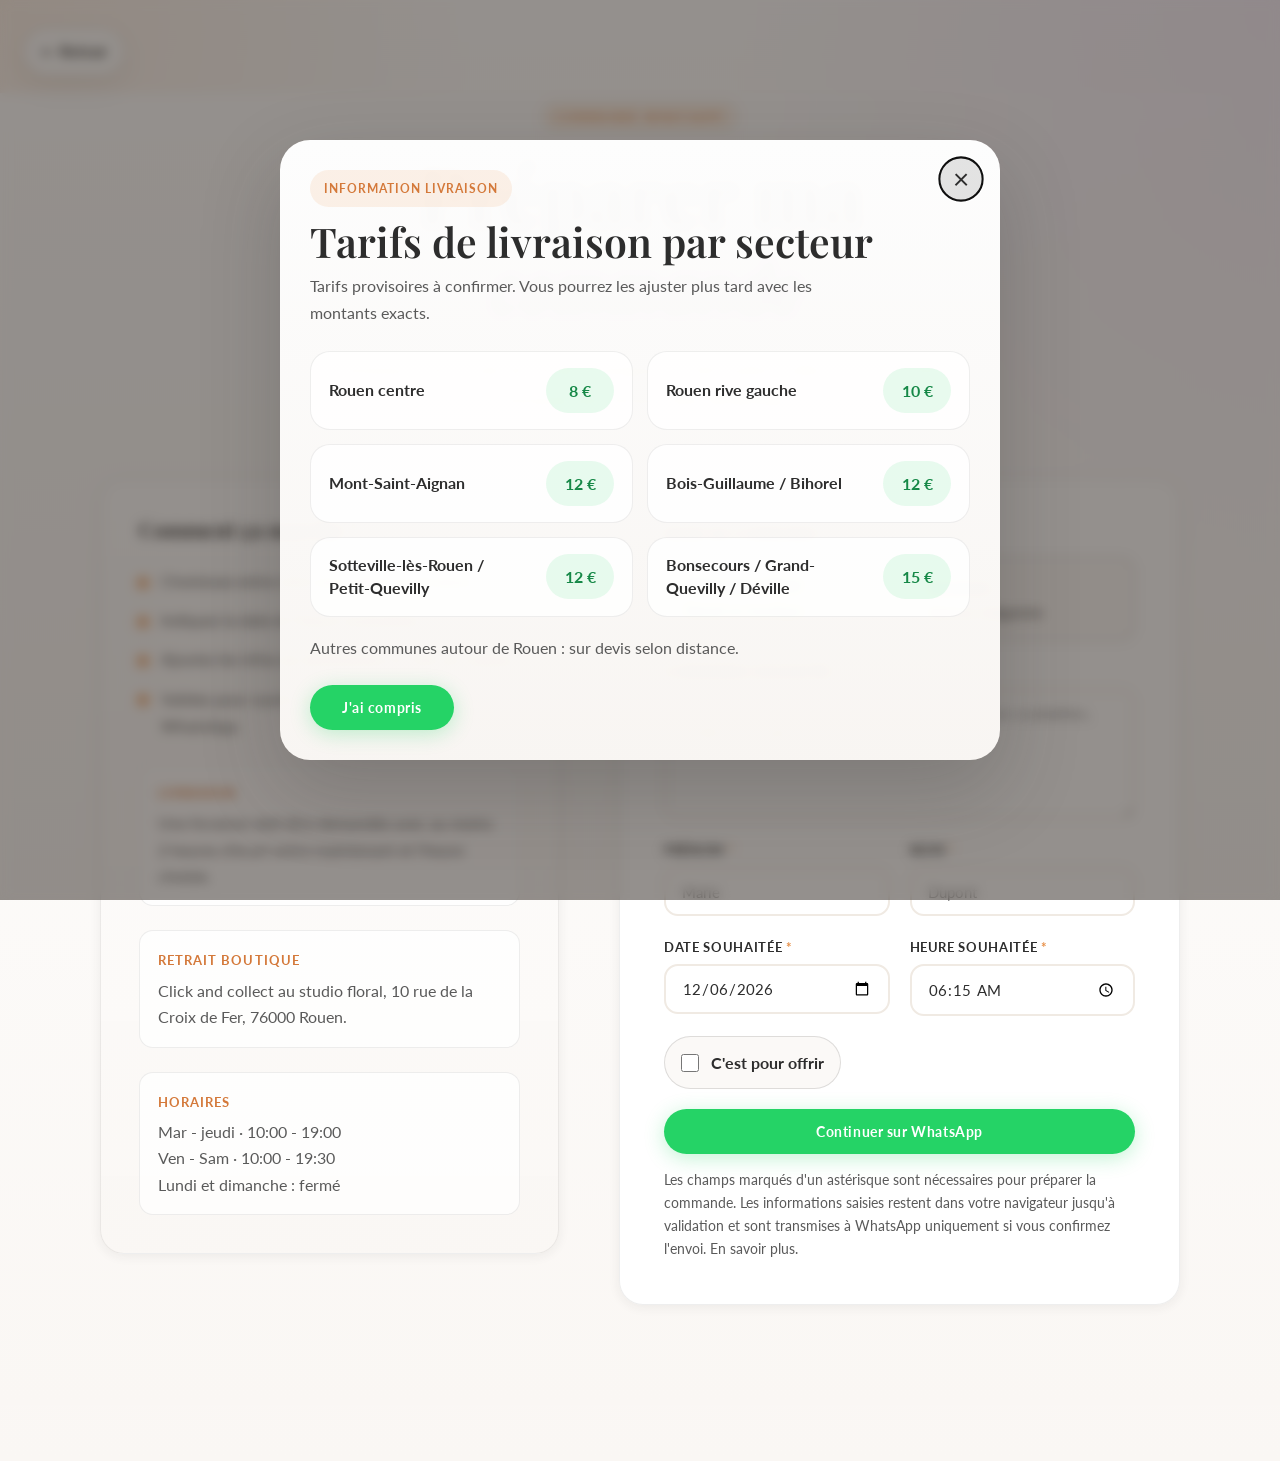
==== commit 7054f602: "horraire change" ====
--- a/commande.html
+++ b/commande.html
@@ -91,6 +91,11 @@
               <div class="order-note">
                 <strong>Retrait boutique</strong>
                 <p>Click and collect au studio floral, 10 rue de la Croix de Fer, 76000 Rouen.</p>
+              </div>
+
+              <div class="order-note">
+                <strong>Horaires</strong>
+                <p>Mar - jeudi · 10:00 - 19:00<br>Ven - Sam · 10:00 - 19:30<br>Lundi et dimanche : fermé</p>
               </div>
             </div>
           </div>
@@ -189,6 +194,8 @@
                 <span class="btn-text">Continuer sur WhatsApp</span>
               </button>
 
+              <p class="contact-whatsapp-note">Les champs marqués d'un astérisque sont nécessaires pour préparer la commande. Les informations saisies restent dans votre navigateur jusqu'à validation et sont transmises à WhatsApp uniquement si vous confirmez l'envoi. <a href="politique-de-confidentialite.html">En savoir plus</a>.</p>
+
               <div class="form-success" id="orderSuccess" hidden role="alert" aria-live="polite">
                 <svg viewBox="0 0 24 24" fill="none" stroke="currentColor" stroke-width="2" aria-hidden="true">
                   <circle cx="12" cy="12" r="10"/>
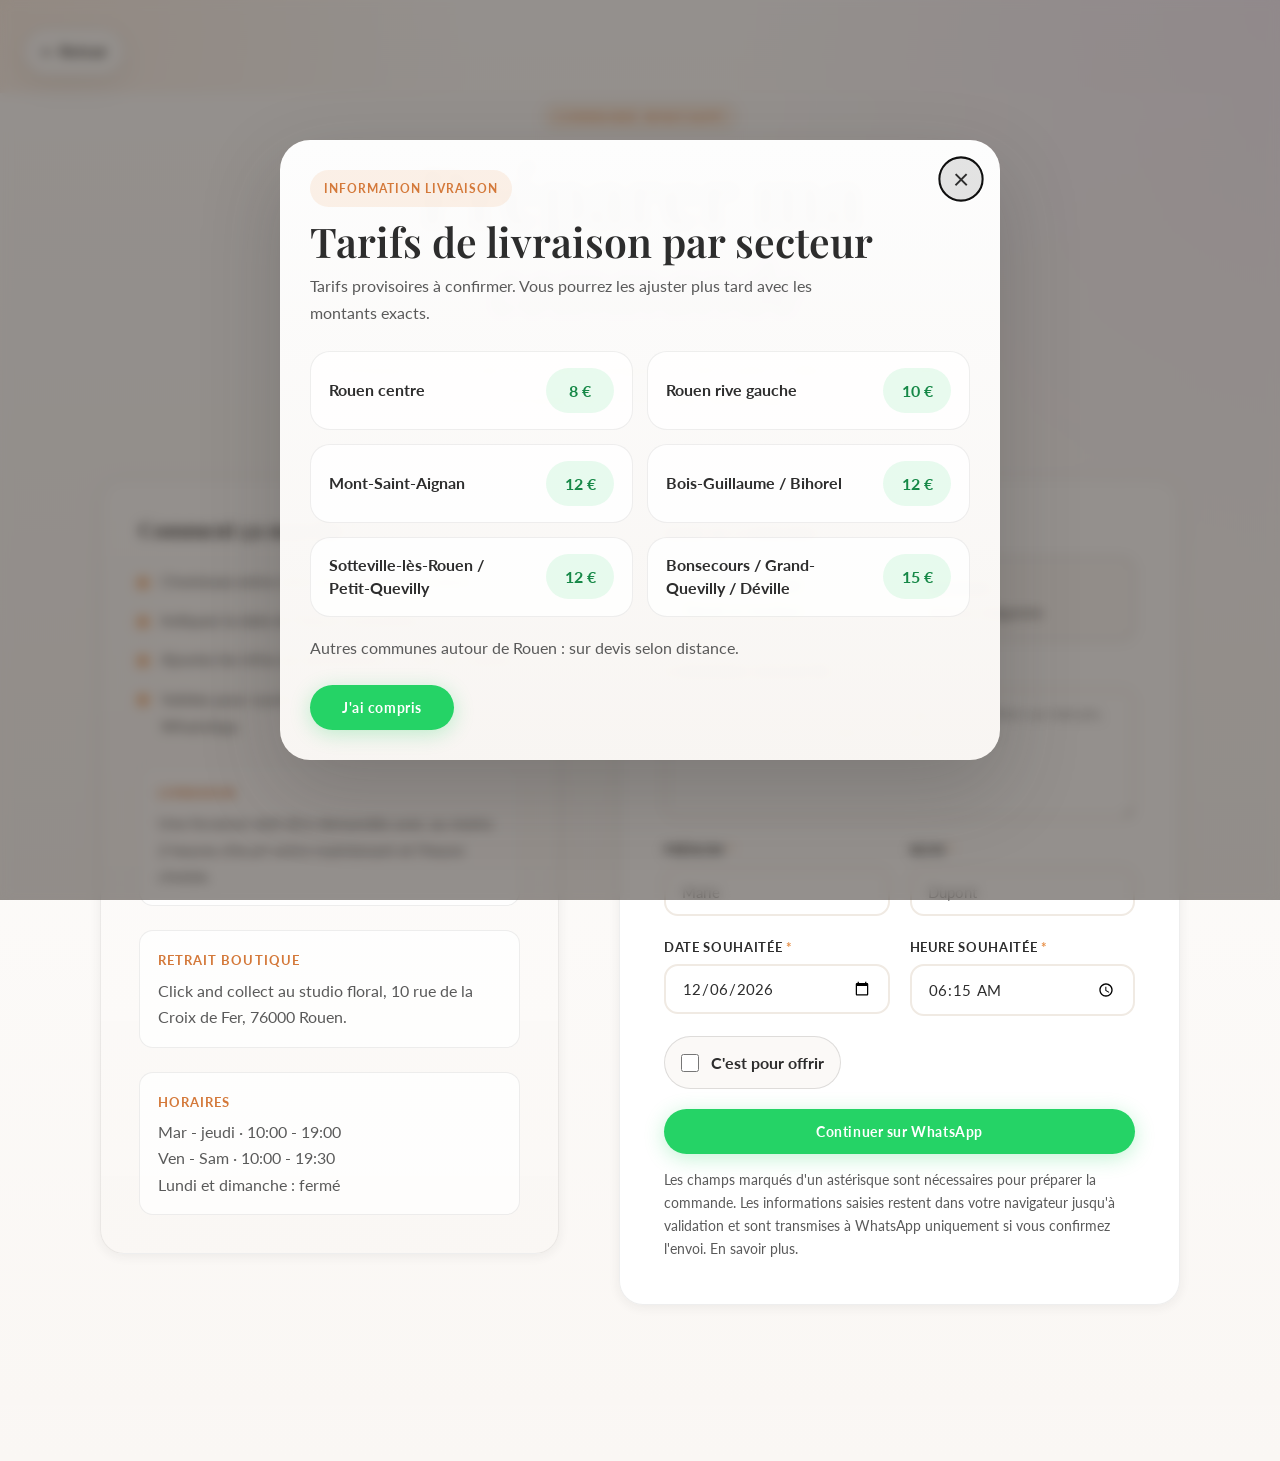
==== commit 06b93ada: "Mobile button" ====
--- a/commande.html
+++ b/commande.html
@@ -3,11 +3,26 @@
 <head>
   <meta charset="UTF-8">
   <meta name="viewport" content="width=device-width, initial-scale=1.0">
-  <title>Commande WhatsApp – Margarida Studio Floral</title>
-  <meta name="description" content="Préparez votre commande florale en click and collect ou en livraison puis ouvrez-la directement dans WhatsApp.">
-  <meta name="robots" content="noindex, follow">
+  <title>Commande fleurs a Rouen | Click and collect ou livraison</title>
+  <meta name="description" content="Commandez vos fleurs a Rouen avec retrait boutique ou livraison autour de Rouen. Bouquet sur mesure, demande cadeau et validation simple sur WhatsApp.">
+  <meta name="robots" content="index, follow">
   <meta name="author" content="Margarida Studio Floral">
 
+  <meta property="og:title" content="Commande fleurs a Rouen | Click and collect ou livraison">
+  <meta property="og:description" content="Preparez votre commande de fleurs a Rouen, puis validez-la simplement sur WhatsApp.">
+  <meta property="og:type" content="website">
+  <meta property="og:url" content="https://margarida-studiofloral.fr/commande.html">
+  <meta property="og:image" content="https://margarida-studiofloral.fr/assets/boutique.jpg">
+  <meta property="og:image:alt" content="Bouquets et fleurs dans la boutique Margarida a Rouen">
+  <meta property="og:site_name" content="Margarida Studio Floral">
+
+  <meta name="twitter:card" content="summary_large_image">
+  <meta name="twitter:title" content="Commande fleurs a Rouen | Click and collect ou livraison">
+  <meta name="twitter:description" content="Bouquets sur mesure, livraison locale et retrait boutique a Rouen via WhatsApp.">
+  <meta name="twitter:image" content="https://margarida-studiofloral.fr/assets/boutique.jpg">
+  <meta name="twitter:image:alt" content="Bouquets et fleurs dans la boutique Margarida a Rouen">
+
+  <link rel="canonical" href="https://margarida-studiofloral.fr/commande.html">
   <link rel="icon" type="image/png" href="assets/macaronlogo.png">
 
   <link rel="preconnect" href="https://fonts.googleapis.com">
@@ -15,6 +30,51 @@
   <link href="https://fonts.googleapis.com/css2?family=Germania+One&family=Playfair+Display:ital,wght@0,400;0,600;0,700;1,400;1,600&family=Lato:wght@300;400;700&display=swap" rel="stylesheet">
 
   <link rel="stylesheet" href="style.css">
+  <script type="application/ld+json">
+  {
+    "@context": "https://schema.org",
+    "@graph": [
+      {
+        "@type": "WebPage",
+        "@id": "https://margarida-studiofloral.fr/commande.html#webpage",
+        "url": "https://margarida-studiofloral.fr/commande.html",
+        "name": "Commande fleurs a Rouen | Click and collect ou livraison",
+        "description": "Commandez vos fleurs a Rouen avec retrait boutique ou livraison autour de Rouen. Bouquet sur mesure, demande cadeau et validation simple sur WhatsApp.",
+        "isPartOf": {
+          "@id": "https://margarida-studiofloral.fr/#website"
+        },
+        "about": {
+          "@id": "https://margarida-studiofloral.fr/#localbusiness"
+        },
+        "inLanguage": "fr-FR"
+      },
+      {
+        "@type": "Service",
+        "@id": "https://margarida-studiofloral.fr/commande.html#service",
+        "name": "Commande de fleurs a Rouen",
+        "serviceType": "Commande de bouquets et creations florales",
+        "provider": {
+          "@id": "https://margarida-studiofloral.fr/#localbusiness"
+        },
+        "areaServed": [
+          { "@type": "City", "name": "Rouen" },
+          { "@type": "City", "name": "Mont-Saint-Aignan" },
+          { "@type": "City", "name": "Bois-Guillaume" },
+          { "@type": "City", "name": "Bihorel" },
+          { "@type": "City", "name": "Sotteville-les-Rouen" },
+          { "@type": "City", "name": "Petit-Quevilly" },
+          { "@type": "City", "name": "Bonsecours" },
+          { "@type": "City", "name": "Grand-Quevilly" },
+          { "@type": "City", "name": "Deville-les-Rouen" }
+        ],
+        "availableChannel": {
+          "@type": "ServiceChannel",
+          "serviceUrl": "https://margarida-studiofloral.fr/commande.html"
+        }
+      }
+    ]
+  }
+  </script>
 </head>
 <body class="order-page">
 
@@ -67,7 +127,7 @@
       <div class="container">
         <div class="section-header fade-in">
           <div class="section-tag">Commande WhatsApp</div>
-          <h1 class="section-title">Préparer ma <em>commande</em></h1>
+          <h1 class="section-title">Pr&eacute;parer ma <em>commande</em><span class="sr-only"> de fleurs a Rouen</span></h1>
           <p class="section-subtitle">Choisissez votre mode de retrait, renseignez les informations utiles et ouvrez votre commande directement dans WhatsApp.</p>
         </div>
 
@@ -125,7 +185,7 @@
 
               <div class="form-group">
                 <label for="orderDetails">Commande souhaitée <span class="required" aria-label="champ obligatoire">*</span></label>
-                <textarea id="orderDetails" name="orderDetails" rows="4" placeholder="Bouquet vitrine, composition sur mesure, couleurs souhaitées, budget, message à joindre..." required aria-required="true" aria-describedby="orderDetailsError"></textarea>
+                <textarea id="orderDetails" name="orderDetails" rows="4" placeholder="Bouquet de la semaine selon l'arrivage, composition sur mesure, couleurs souhaitées, budget, message à joindre..." required aria-required="true" aria-describedby="orderDetailsError"></textarea>
                 <span class="form-error" id="orderDetailsError" role="alert" aria-live="polite">Veuillez préciser votre commande</span>
               </div>
 
--- a/style.css
+++ b/style.css
@@ -417,9 +417,13 @@
   backdrop-filter: blur(3px);
   z-index: 900;
   opacity: 0;
+  pointer-events: none;
   transition: opacity var(--transition);
 }
-.nav-overlay.active { opacity: 1; }
+.nav-overlay.active {
+  opacity: 1;
+  pointer-events: auto;
+}
 
 
 /* ============================================================
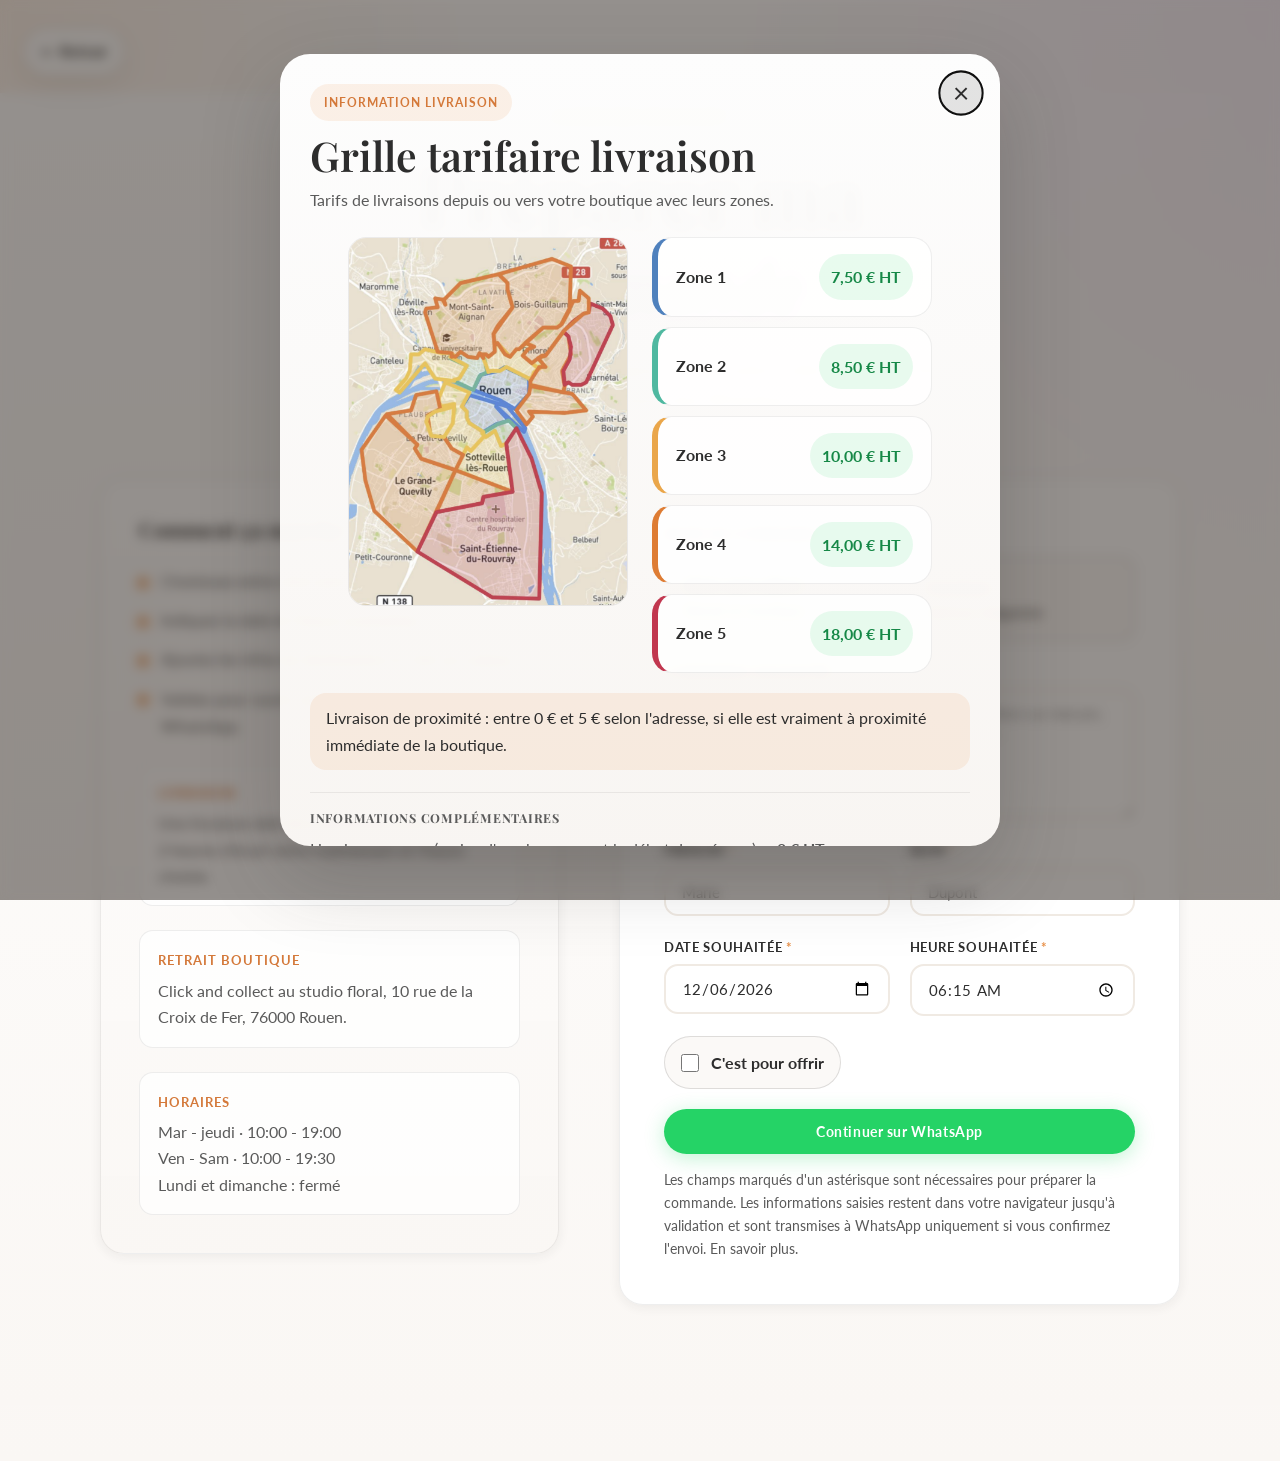
==== commit 8bb6ebbc: "change livraison" ====
--- a/commande.html
+++ b/commande.html
@@ -84,37 +84,45 @@
       <button type="button" class="delivery-popup__close" id="deliveryPopupClose" aria-label="Fermer la fenêtre des tarifs de livraison">×</button>
 
       <div class="delivery-popup__tag">Information livraison</div>
-      <h2 class="delivery-popup__title" id="deliveryPopupTitle">Tarifs de livraison par secteur</h2>
-      <p class="delivery-popup__desc" id="deliveryPopupDesc">Tarifs provisoires à confirmer. Vous pourrez les ajuster plus tard avec les montants exacts.</p>
-
-      <div class="delivery-popup__grid" role="list" aria-label="Tarifs de livraison">
-        <div class="delivery-popup__item" role="listitem">
-          <strong>Rouen centre</strong>
-          <span>8 €</span>
-        </div>
-        <div class="delivery-popup__item" role="listitem">
-          <strong>Rouen rive gauche</strong>
-          <span>10 €</span>
-        </div>
-        <div class="delivery-popup__item" role="listitem">
-          <strong>Mont-Saint-Aignan</strong>
-          <span>12 €</span>
-        </div>
-        <div class="delivery-popup__item" role="listitem">
-          <strong>Bois-Guillaume / Bihorel</strong>
-          <span>12 €</span>
-        </div>
-        <div class="delivery-popup__item" role="listitem">
-          <strong>Sotteville-lès-Rouen / Petit-Quevilly</strong>
-          <span>12 €</span>
-        </div>
-        <div class="delivery-popup__item" role="listitem">
-          <strong>Bonsecours / Grand-Quevilly / Déville</strong>
-          <span>15 €</span>
+      <h2 class="delivery-popup__title" id="deliveryPopupTitle">Grille tarifaire livraison</h2>
+      <p class="delivery-popup__desc" id="deliveryPopupDesc">Tarifs de livraisons depuis ou vers votre boutique avec leurs zones.</p>
+
+      <div class="delivery-popup__body">
+        <img class="delivery-popup__map" src="assets/zone-livraison-rouen.png" alt="Carte des zones de livraison autour de Rouen" loading="lazy">
+
+        <div class="delivery-popup__grid" role="list" aria-label="Tarifs de livraison">
+          <div class="delivery-popup__item delivery-popup__item--z1" role="listitem">
+            <strong>Zone 1</strong>
+            <span>7,50 € HT</span>
+          </div>
+          <div class="delivery-popup__item delivery-popup__item--z2" role="listitem">
+            <strong>Zone 2</strong>
+            <span>8,50 € HT</span>
+          </div>
+          <div class="delivery-popup__item delivery-popup__item--z3" role="listitem">
+            <strong>Zone 3</strong>
+            <span>10,00 € HT</span>
+          </div>
+          <div class="delivery-popup__item delivery-popup__item--z4" role="listitem">
+            <strong>Zone 4</strong>
+            <span>14,00 € HT</span>
+          </div>
+          <div class="delivery-popup__item delivery-popup__item--z5" role="listitem">
+            <strong>Zone 5</strong>
+            <span>18,00 € HT</span>
+          </div>
         </div>
       </div>
 
-      <p class="delivery-popup__note">Autres communes autour de Rouen : sur devis selon distance.</p>
+      <p class="delivery-popup__note delivery-popup__note--highlight">Livraison de proximité : entre 0 € et 5 € selon l'adresse, si elle est vraiment à proximité immédiate de la boutique.</p>
+
+      <div class="delivery-popup__extra">
+        <h3 class="delivery-popup__extra-title">Informations complémentaires</h3>
+        <ul class="delivery-popup__extra-list">
+          <li>Livraison express (moins d'une heure avant le début du créneau) : <strong>+8 € HT</strong></li>
+          <li>Retrait au M.I.N (Marché d'Intérêt National) : tarif Zone 5</li>
+        </ul>
+      </div>
 
       <button type="button" class="btn btn-whatsapp delivery-popup__action" id="deliveryPopupAction">J'ai compris</button>
     </div>
--- a/style.css
+++ b/style.css
@@ -1053,10 +1053,31 @@
   line-height: 1.7;
 }
 
+.delivery-popup__body {
+  display: flex;
+  align-items: flex-start;
+  justify-content: center;
+  gap: 24px;
+  margin-bottom: 20px;
+}
+
+.delivery-popup__map {
+  display: block;
+  width: 280px;
+  height: auto;
+  max-width: 48%;
+  flex-shrink: 0;
+  border-radius: 18px;
+  border: 1px solid rgba(45, 45, 45, 0.08);
+}
+
 .delivery-popup__grid {
   display: grid;
-  grid-template-columns: repeat(2, minmax(0, 1fr));
-  gap: 14px;
+  grid-template-columns: 1fr;
+  flex: 1;
+  max-width: 280px;
+  min-width: 0;
+  gap: 10px;
 }
 
 .delivery-popup__item {
@@ -1067,8 +1088,15 @@
   padding: 16px 18px;
   border-radius: 20px;
   border: 1px solid rgba(45, 45, 45, 0.08);
+  border-left: 6px solid transparent;
   background: rgba(255,255,255,0.78);
 }
+
+.delivery-popup__item--z1 { border-left-color: #4f81bd; }
+.delivery-popup__item--z2 { border-left-color: #4fb8a0; }
+.delivery-popup__item--z3 { border-left-color: #eaa64a; }
+.delivery-popup__item--z4 { border-left-color: #de7c33; }
+.delivery-popup__item--z5 { border-left-color: #c1374f; }
 
 .delivery-popup__item strong {
   font-size: 0.98rem;
@@ -1091,6 +1119,40 @@
   margin: 18px 0 0;
   color: var(--text-md);
   line-height: 1.65;
+}
+
+.delivery-popup__note--highlight {
+  margin-top: 10px;
+  padding: 12px 16px;
+  border-radius: 16px;
+  background: rgba(232, 145, 74, 0.12);
+  color: var(--text);
+}
+
+.delivery-popup__extra {
+  margin-top: 22px;
+  padding-top: 18px;
+  border-top: 1px solid rgba(45, 45, 45, 0.08);
+}
+
+.delivery-popup__extra-title {
+  margin: 0 0 10px;
+  font-size: 0.78rem;
+  font-weight: 700;
+  letter-spacing: 0.06em;
+  text-transform: uppercase;
+  color: var(--text-md);
+}
+
+.delivery-popup__extra-list {
+  margin: 0;
+  padding: 0;
+  list-style: none;
+  display: flex;
+  flex-direction: column;
+  gap: 8px;
+  color: var(--text-md);
+  line-height: 1.6;
 }
 
 .delivery-popup__action {
@@ -1813,6 +1875,10 @@
     --section-y: 64px;
   }
 
+  .section {
+    overflow-x: clip;
+  }
+
   /* Nav mobile */
   .hamburger { display: flex; }
 
@@ -1914,8 +1980,14 @@
     border-radius: 24px;
   }
 
-  .delivery-popup__grid {
-    grid-template-columns: 1fr;
+  .delivery-popup__body {
+    flex-direction: column;
+  }
+
+  .delivery-popup__map {
+    width: 100%;
+    max-width: 220px;
+    margin: 0 auto;
   }
 
   .about-stats { gap: 24px; }
